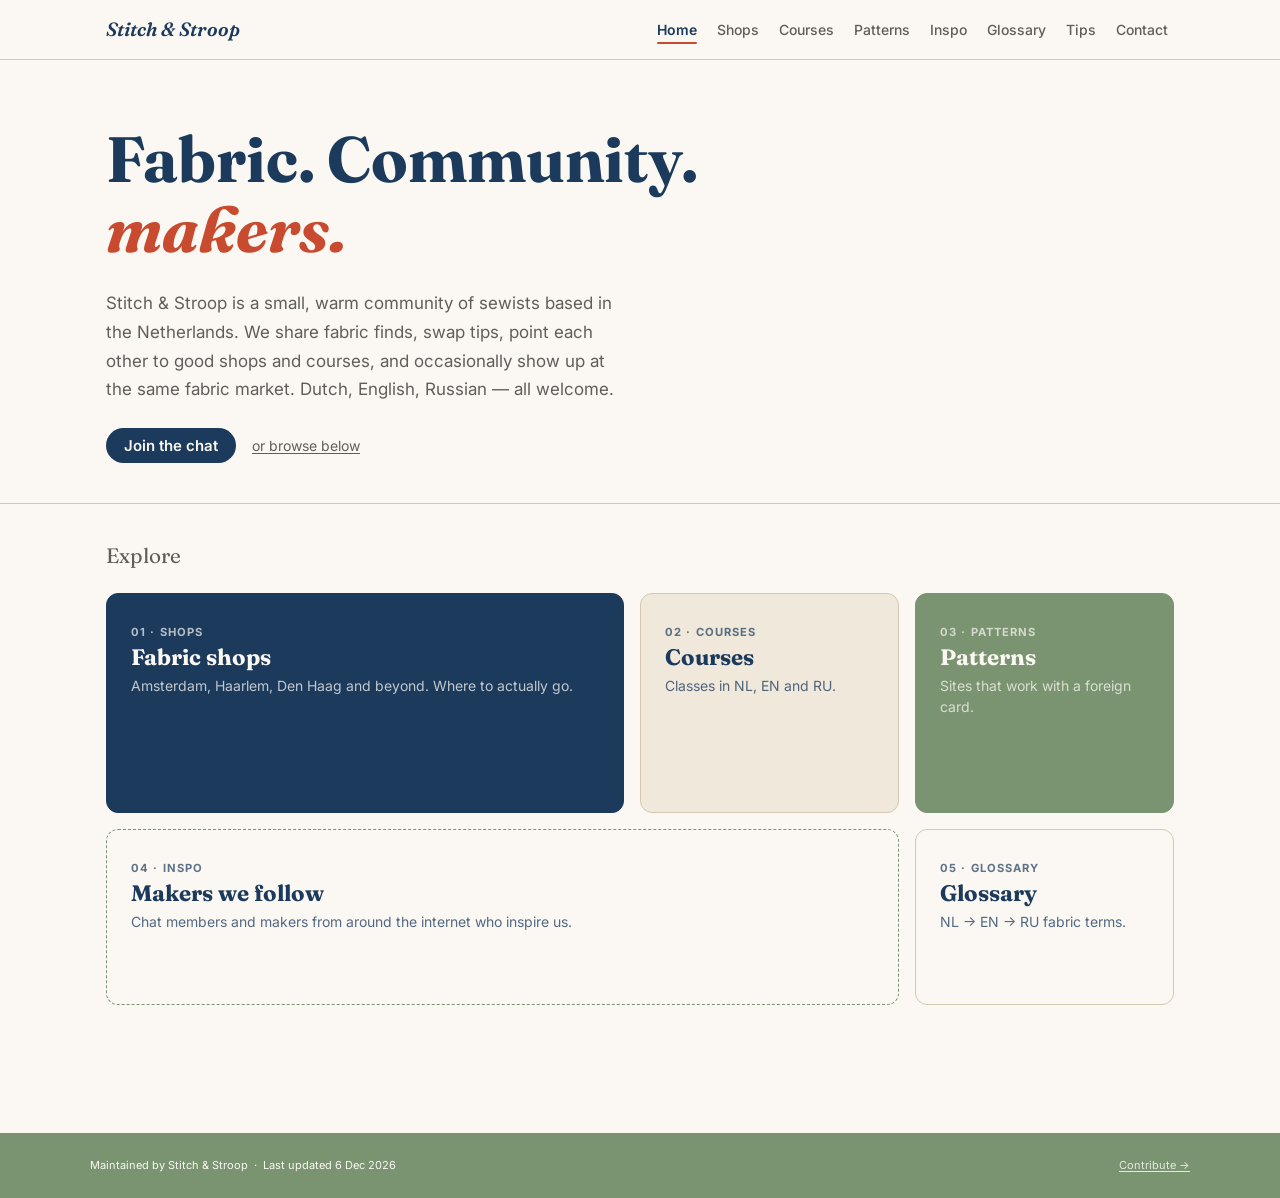
==== index.html @ 3e9cfc0e "Initial build: Stitch & Stroop static website Co-Authored-By: Claude Sonnet 4.6 <noreply@anthropic.c" ====
<!DOCTYPE html>
<html lang="en">
<head>
  <meta charset="UTF-8">
  <meta name="viewport" content="width=device-width, initial-scale=1.0">
  <title>Stitch &amp; Stroop — Netherlands Sewing Community</title>
  <meta name="description" content="A community for fabric lovers and sewists based in the Netherlands. Find shops, courses, patterns, and fellow makers.">
  <link rel="icon" type="image/svg+xml" href="assets/favicon.svg">
  <link rel="stylesheet" href="css/style.css">
</head>
<body>

  <!-- Nav injected by nav.js -->
  <div id="site-nav"></div>

  <main>

    <!-- Hero -->
    <section class="hero" aria-label="Welcome">
      <div class="container">
        <h1>Fabric. Community. <em>makers.</em></h1>
        <p class="hero-intro">
          Stitch &amp; Stroop is a small, warm community of sewists based in the Netherlands.
          We share fabric finds, swap tips, point each other to good shops and courses,
          and occasionally show up at the same fabric market.
          Dutch, English, Russian — all welcome.
        </p>
        <div class="hero-actions">
          <a href="#" class="btn btn-primary">Join the chat</a>
          <a href="#explore" class="link-small">or browse below</a>
        </div>
      </div>
    </section>

    <!-- Tile Grid -->
    <section class="tiles-section" id="explore" aria-label="Browse the community">
      <div class="container">
        <h2>Explore</h2>
        <div class="tile-grid" role="list">

          <a href="stores.html" class="tile tile--shops" role="listitem" aria-label="Fabric shops">
            <div>
              <span class="tile-eyebrow">01 &middot; Shops</span>
              <p class="tile-title">Fabric shops</p>
              <p class="tile-desc">Amsterdam, Haarlem, Den Haag and beyond. Where to actually go.</p>
            </div>
            <span class="tile-arrow" aria-hidden="true">&rarr;</span>
          </a>

          <a href="courses.html" class="tile tile--courses" role="listitem" aria-label="Sewing courses">
            <div>
              <span class="tile-eyebrow">02 &middot; Courses</span>
              <p class="tile-title">Courses</p>
              <p class="tile-desc">Classes in NL, EN and RU.</p>
            </div>
            <span class="tile-arrow" aria-hidden="true">&rarr;</span>
          </a>

          <a href="patterns.html" class="tile tile--patterns" role="listitem" aria-label="Pattern websites">
            <div>
              <span class="tile-eyebrow">03 &middot; Patterns</span>
              <p class="tile-title">Patterns</p>
              <p class="tile-desc">Sites that work with a foreign card.</p>
            </div>
            <span class="tile-arrow" aria-hidden="true">&rarr;</span>
          </a>

          <a href="inspiration.html" class="tile tile--inspo" role="listitem" aria-label="Makers we follow">
            <div>
              <span class="tile-eyebrow">04 &middot; Inspo</span>
              <p class="tile-title">Makers we follow</p>
              <p class="tile-desc">Chat members and makers from around the internet who inspire us.</p>
            </div>
            <span class="tile-arrow" aria-hidden="true">&rarr;</span>
          </a>

          <a href="glossary.html" class="tile tile--glossary" role="listitem" aria-label="Fabric glossary">
            <div>
              <span class="tile-eyebrow">05 &middot; Glossary</span>
              <p class="tile-title">Glossary</p>
              <p class="tile-desc">NL &rarr; EN &rarr; RU fabric terms.</p>
            </div>
            <span class="tile-arrow" aria-hidden="true">&rarr;</span>
          </a>

        </div>
      </div>
    </section>

  </main>

  <!-- Footer injected by nav.js -->
  <div id="site-footer"></div>

  <noscript>
    <div class="container">
      <div class="noscript-warning">
        This site uses JavaScript to load content. Please enable JavaScript to see shop listings, maps, courses, and more.
      </div>
    </div>
  </noscript>

  <script type="module" src="js/nav.js"></script>

</body>
</html>
---- css/style.css ----
/* ============================================================
   STITCH & STROOP — Main Stylesheet
   ============================================================ */

/* Google Fonts */
@import url('https://fonts.googleapis.com/css2?family=Fraunces:ital,opsz,wght@0,9..144,300;0,9..144,400;0,9..144,600;0,9..144,700;1,9..144,300;1,9..144,400;1,9..144,600;1,9..144,700&family=Inter:wght@400;500;600&display=swap');

/* ============================================================
   CSS CUSTOM PROPERTIES
   ============================================================ */
:root {
  --color-paper:       #FBF8F3;
  --color-ink:         #1B3A5C;
  --color-sage:        #7A9471;
  --color-linen:       #EFE8DB;
  --color-warm-border: #D4C9B0;
  --color-thread:      #C84B2F;
  --color-muted:       #5F5E5A;
  --color-soft-blue:   #B5D4F4;

  --font-serif:  'Fraunces', Georgia, serif;
  --font-sans:   'Inter', system-ui, sans-serif;

  --max-width:   1100px;
  --radius-card: 12px;
  --radius-pill: 999px;

  --space-xs:  4px;
  --space-sm:  8px;
  --space-md:  16px;
  --space-lg:  24px;
  --space-xl:  40px;
  --space-2xl: 64px;

  --nav-height: 60px;
}

/* ============================================================
   RESET & BASE
   ============================================================ */
*, *::before, *::after {
  box-sizing: border-box;
  margin: 0;
  padding: 0;
}

html {
  scroll-behavior: smooth;
  font-size: 16px;
}

body {
  background-color: var(--color-paper);
  color: var(--color-ink);
  font-family: var(--font-sans);
  font-size: 1rem;
  line-height: 1.6;
  min-height: 100vh;
  display: flex;
  flex-direction: column;
}

img {
  display: block;
  max-width: 100%;
  height: auto;
}

a {
  color: var(--color-ink);
  text-decoration: underline;
  text-underline-offset: 2px;
}

a:hover {
  color: var(--color-thread);
}

ul, ol {
  padding-left: 1.4em;
}

h1, h2, h3, h4, h5, h6 {
  font-family: var(--font-serif);
  font-weight: 600;
  line-height: 1.2;
  color: var(--color-ink);
}

p {
  margin-bottom: var(--space-md);
}

p:last-child {
  margin-bottom: 0;
}

/* ============================================================
   LAYOUT UTILITIES
   ============================================================ */
.container {
  width: 100%;
  max-width: var(--max-width);
  margin-inline: auto;
  padding-inline: var(--space-md);
}

.visually-hidden {
  position: absolute;
  width: 1px;
  height: 1px;
  overflow: hidden;
  clip: rect(0 0 0 0);
  white-space: nowrap;
}

.text-muted {
  color: var(--color-muted);
}

.text-sage {
  color: var(--color-sage);
}

.text-thread {
  color: var(--color-thread);
}

.text-serif {
  font-family: var(--font-serif);
}

.mt-sm  { margin-top: var(--space-sm); }
.mt-md  { margin-top: var(--space-md); }
.mt-lg  { margin-top: var(--space-lg); }
.mt-xl  { margin-top: var(--space-xl); }
.mb-sm  { margin-bottom: var(--space-sm); }
.mb-md  { margin-bottom: var(--space-md); }
.mb-lg  { margin-bottom: var(--space-lg); }

/* ============================================================
   NAVIGATION
   ============================================================ */
#site-nav {
  /* placeholder takes no space; nav is rendered inside */
}

.site-nav {
  background: var(--color-paper);
  border-bottom: 1.5px solid var(--color-warm-border);
  position: sticky;
  top: 0;
  z-index: 100;
  height: var(--nav-height);
}

.nav-inner {
  max-width: var(--max-width);
  margin-inline: auto;
  padding-inline: var(--space-md);
  height: 100%;
  display: flex;
  align-items: center;
  justify-content: space-between;
  gap: var(--space-md);
}

.nav-brand {
  font-family: var(--font-serif);
  font-style: italic;
  font-size: 1.2rem;
  font-weight: 600;
  color: var(--color-ink);
  text-decoration: none;
  white-space: nowrap;
  flex-shrink: 0;
}

.nav-brand:hover {
  color: var(--color-thread);
}

.nav-links {
  display: flex;
  align-items: center;
  gap: var(--space-sm);
  list-style: none;
  padding: 0;
  margin: 0;
}

.nav-links a {
  font-size: 0.875rem;
  font-weight: 500;
  color: var(--color-muted);
  text-decoration: none;
  padding: 4px 6px;
  border-radius: 4px;
  white-space: nowrap;
  transition: color 0.15s;
  position: relative;
}

.nav-links a:hover {
  color: var(--color-ink);
}

.nav-links a.active {
  color: var(--color-ink);
  font-weight: 600;
}

.nav-links a.active::after {
  content: '';
  position: absolute;
  bottom: -2px;
  left: 6px;
  right: 6px;
  height: 1.5px;
  background: var(--color-thread);
  border-radius: 999px;
}

/* Hamburger */
.nav-hamburger {
  display: none;
  background: none;
  border: none;
  cursor: pointer;
  padding: var(--space-sm);
  color: var(--color-ink);
  flex-direction: column;
  gap: 5px;
  align-items: center;
  justify-content: center;
}

.nav-hamburger span {
  display: block;
  width: 22px;
  height: 2px;
  background: var(--color-ink);
  border-radius: 2px;
  transition: transform 0.2s, opacity 0.2s;
}

.nav-hamburger[aria-expanded="true"] span:nth-child(1) {
  transform: translateY(7px) rotate(45deg);
}
.nav-hamburger[aria-expanded="true"] span:nth-child(2) {
  opacity: 0;
}
.nav-hamburger[aria-expanded="true"] span:nth-child(3) {
  transform: translateY(-7px) rotate(-45deg);
}

/* Mobile nav */
.nav-mobile-menu {
  display: none;
  position: absolute;
  top: var(--nav-height);
  left: 0;
  right: 0;
  background: var(--color-paper);
  border-bottom: 1.5px solid var(--color-warm-border);
  padding: var(--space-md);
  z-index: 99;
}

.nav-mobile-menu.open {
  display: block;
}

.nav-mobile-menu ul {
  list-style: none;
  padding: 0;
  margin: 0;
  display: flex;
  flex-direction: column;
  gap: var(--space-xs);
}

.nav-mobile-menu a {
  display: block;
  padding: 10px var(--space-sm);
  font-size: 0.9375rem;
  font-weight: 500;
  color: var(--color-muted);
  text-decoration: none;
  border-radius: 6px;
}

.nav-mobile-menu a:hover,
.nav-mobile-menu a.active {
  color: var(--color-ink);
  background: var(--color-linen);
}

.nav-mobile-menu a.active {
  font-weight: 600;
}

/* ============================================================
   FOOTER
   ============================================================ */
#site-footer {
  /* placeholder */
}

.site-footer {
  background: var(--color-sage);
  color: var(--color-paper);
  margin-top: var(--space-2xl);
  padding: var(--space-lg) var(--space-md);
  font-size: 11px;
  line-height: 1.6;
}

.site-footer .footer-inner {
  max-width: var(--max-width);
  margin-inline: auto;
  display: flex;
  flex-wrap: wrap;
  align-items: center;
  justify-content: space-between;
  gap: var(--space-sm);
}

.site-footer a {
  color: var(--color-paper);
  opacity: 0.85;
  text-decoration: underline;
  text-underline-offset: 2px;
}

.site-footer a:hover {
  opacity: 1;
  color: var(--color-paper);
}

/* ============================================================
   PAGE HEADER
   ============================================================ */
.page-header {
  padding: var(--space-xl) 0 var(--space-lg);
  border-bottom: 1.5px solid var(--color-warm-border);
  margin-bottom: var(--space-xl);
}

.page-header .eyebrow {
  margin-bottom: var(--space-sm);
}

.page-header h1 {
  font-size: clamp(1.8rem, 4vw, 2.6rem);
  margin-bottom: var(--space-sm);
}

.page-header .subtitle {
  font-family: var(--font-serif);
  font-style: italic;
  color: var(--color-muted);
  font-size: 1.05rem;
}

/* ============================================================
   EYEBROW LABEL
   ============================================================ */
.eyebrow {
  display: block;
  font-size: 0.75rem;
  font-weight: 600;
  letter-spacing: 0.08em;
  text-transform: uppercase;
  color: var(--color-muted);
}

/* ============================================================
   CARDS
   ============================================================ */
.card {
  background: var(--color-linen);
  border-radius: var(--radius-card);
  border: 1.5px solid var(--color-warm-border);
  padding: var(--space-lg);
  position: relative;
}

.card-grid {
  display: grid;
  grid-template-columns: 1fr;
  gap: var(--space-lg);
}

.card-name {
  font-family: var(--font-serif);
  font-size: 1.2rem;
  font-weight: 600;
  margin-bottom: var(--space-xs);
}

.card-city {
  font-size: 0.8125rem;
  font-weight: 600;
  color: var(--color-muted);
  text-transform: uppercase;
  letter-spacing: 0.05em;
  margin-bottom: var(--space-sm);
}

.card-description {
  font-size: 0.9375rem;
  color: var(--color-muted);
  margin-bottom: var(--space-md);
}

.card-links {
  display: flex;
  flex-wrap: wrap;
  gap: var(--space-sm);
  align-items: center;
}

/* Before You Go box */
.before-you-go {
  background: var(--color-linen);
  border: 0.5px solid var(--color-warm-border);
  border-radius: 6px;
  padding: var(--space-sm) var(--space-md);
  margin-bottom: var(--space-md);
  font-size: 0.875rem;
  color: var(--color-muted);
}

.before-you-go strong {
  display: block;
  font-size: 0.6875rem;
  font-weight: 600;
  letter-spacing: 0.12em;
  text-transform: uppercase;
  color: var(--color-sage);
  margin-bottom: 4px;
}

/* PICK badge */
.badge-pick {
  position: absolute;
  top: var(--space-md);
  left: var(--space-md);
  background: var(--color-thread);
  color: #fff;
  font-size: 0.6875rem;
  font-weight: 700;
  letter-spacing: 0.08em;
  text-transform: uppercase;
  padding: 3px 8px;
  border-radius: var(--radius-pill);
}

/* Badge row */
.badge-row {
  display: flex;
  flex-wrap: wrap;
  gap: var(--space-xs);
  margin-bottom: var(--space-sm);
}

.badge {
  display: inline-flex;
  align-items: center;
  font-size: 0.75rem;
  font-weight: 600;
  letter-spacing: 0.04em;
  padding: 2px 8px;
  border-radius: var(--radius-pill);
  background: var(--color-paper);
  border: 1.5px solid var(--color-warm-border);
  color: var(--color-muted);
}

.badge-lang {
  border-color: var(--color-soft-blue);
  color: var(--color-ink);
  background: #e8f2fc;
}

.badge-card-friendly {
  border-color: var(--color-sage);
  color: var(--color-sage);
  background: #eef4ec;
}

.badge-platform {
  border-color: var(--color-warm-border);
  background: var(--color-paper);
}

/* ============================================================
   PILL BUTTONS
   ============================================================ */
.btn {
  display: inline-flex;
  align-items: center;
  gap: 6px;
  padding: 10px 18px;
  border-radius: var(--radius-pill);
  font-family: var(--font-sans);
  font-size: 0.9375rem;
  font-weight: 600;
  text-decoration: none;
  cursor: pointer;
  border: none;
  transition: background 0.15s, color 0.15s, opacity 0.15s;
  line-height: 1;
}

.btn-primary {
  background: var(--color-ink);
  color: var(--color-paper);
}

.btn-primary:hover {
  background: var(--color-thread);
  color: var(--color-paper);
}

.btn-secondary {
  background: transparent;
  color: var(--color-ink);
  border: 1.5px solid var(--color-ink);
}

.btn-secondary:hover {
  background: var(--color-ink);
  color: var(--color-paper);
}

.btn-outline {
  background: transparent;
  color: var(--color-muted);
  border: 1.5px solid var(--color-warm-border);
  font-size: 0.875rem;
  padding: 7px 14px;
}

.btn-outline:hover {
  border-color: var(--color-ink);
  color: var(--color-ink);
}

.btn-sm {
  font-size: 0.8125rem;
  padding: 6px 14px;
}

/* ============================================================
   FILTER CHIPS
   ============================================================ */
.filter-chips {
  display: flex;
  flex-wrap: wrap;
  gap: var(--space-sm);
  margin-bottom: var(--space-lg);
}

.filter-label {
  font-size: 0.75rem;
  font-weight: 600;
  color: var(--color-muted);
  text-transform: uppercase;
  letter-spacing: 0.06em;
  display: flex;
  align-items: center;
  margin-right: var(--space-xs);
  white-space: nowrap;
}

.chip {
  display: inline-flex;
  align-items: center;
  padding: 5px 12px;
  border-radius: var(--radius-pill);
  font-size: 0.8125rem;
  font-weight: 500;
  cursor: pointer;
  background: var(--color-paper);
  border: 1.5px solid var(--color-warm-border);
  color: var(--color-muted);
  transition: background 0.15s, border-color 0.15s, color 0.15s;
  user-select: none;
  line-height: 1;
}

.chip:hover {
  border-color: var(--color-ink);
  color: var(--color-ink);
}

.chip.active {
  background: var(--color-ink);
  border-color: var(--color-ink);
  color: var(--color-paper);
}

/* ============================================================
   MAP
   ============================================================ */
#map {
  height: 300px;
  width: 100%;
  border-radius: var(--radius-card);
  border: 1.5px solid var(--color-warm-border);
  margin-bottom: var(--space-lg);
  overflow: hidden;
  z-index: 1;
}

/* ============================================================
   FORMS
   ============================================================ */
.form-section {
  max-width: 680px;
}

.form-group {
  margin-bottom: var(--space-lg);
}

label {
  display: block;
  font-size: 0.875rem;
  font-weight: 600;
  color: var(--color-ink);
  margin-bottom: var(--space-xs);
}

input[type="text"],
input[type="email"],
input[type="url"],
select,
textarea {
  width: 100%;
  padding: 10px var(--space-md);
  font-family: var(--font-sans);
  font-size: 0.9375rem;
  color: var(--color-ink);
  background: var(--color-paper);
  border: 1.5px solid var(--color-warm-border);
  border-radius: 8px;
  appearance: none;
  -webkit-appearance: none;
  transition: border-color 0.15s;
  line-height: 1.5;
}

select {
  background-image: url("data:image/svg+xml,%3Csvg xmlns='http://www.w3.org/2000/svg' width='12' height='8' viewBox='0 0 12 8'%3E%3Cpath d='M1 1l5 5 5-5' stroke='%235F5E5A' stroke-width='1.5' fill='none' stroke-linecap='round' stroke-linejoin='round'/%3E%3C/svg%3E");
  background-repeat: no-repeat;
  background-position: right 14px center;
  padding-right: 36px;
  cursor: pointer;
}

textarea {
  min-height: 120px;
  resize: vertical;
}

input:focus,
select:focus,
textarea:focus {
  outline: none;
  border-color: var(--color-ink);
}

input::placeholder,
textarea::placeholder {
  color: var(--color-warm-border);
}

fieldset {
  border: none;
  padding: 0;
  margin: 0;
}

fieldset[hidden] {
  display: none;
}

.form-hint {
  display: block;
  font-size: 0.8125rem;
  color: var(--color-muted);
  margin-top: 4px;
}

.form-error {
  font-size: 0.8125rem;
  color: var(--color-thread);
  margin-top: 4px;
}

.thank-you {
  display: none;
  background: var(--color-linen);
  border: 1.5px solid var(--color-warm-border);
  border-radius: var(--radius-card);
  padding: var(--space-xl);
  text-align: center;
}

.thank-you.visible {
  display: block;
}

.thank-you h2 {
  font-size: 1.5rem;
  margin-bottom: var(--space-sm);
}

.thank-you p {
  color: var(--color-muted);
}

/* ============================================================
   GLOSSARY ROWS
   ============================================================ */
.glossary-list {
  border-top: 1.5px solid var(--color-warm-border);
}

.glossary-row {
  display: grid;
  grid-template-columns: 200px 1fr;
  gap: var(--space-md);
  padding: var(--space-md) 0;
  border-bottom: 1px solid var(--color-warm-border);
  align-items: start;
}

.glossary-nl {
  font-family: var(--font-serif);
  font-size: 1.2rem;
  font-weight: 600;
  color: var(--color-ink);
}

.glossary-lang-tag {
  display: inline-block;
  font-size: 0.6875rem;
  font-weight: 700;
  letter-spacing: 0.06em;
  text-transform: uppercase;
  color: var(--color-thread);
  border: 1px solid var(--color-thread);
  border-radius: 4px;
  padding: 1px 5px;
  margin-left: var(--space-xs);
  vertical-align: middle;
}

.glossary-translations {
  display: flex;
  flex-direction: column;
  gap: 4px;
}

.glossary-en,
.glossary-ru {
  font-size: 0.9375rem;
  color: var(--color-ink);
}

.glossary-prefix {
  font-family: var(--font-serif);
  font-style: italic;
  color: var(--color-sage);
  margin-right: 4px;
}

.glossary-note {
  font-size: 0.8125rem;
  color: var(--color-muted);
  margin-top: 4px;
}

.glossary-separator {
  grid-column: 1 / -1;
  background: var(--color-linen);
  border-bottom: 1px solid var(--color-warm-border);
  padding: var(--space-sm) 0;
  font-size: 0.75rem;
  font-weight: 700;
  text-transform: uppercase;
  letter-spacing: 0.1em;
  color: var(--color-muted);
  margin-top: var(--space-md);
}

/* ============================================================
   FAQ — DETAILS / SUMMARY
   ============================================================ */
.faq-list {
  display: flex;
  flex-direction: column;
  gap: 2px;
  border-top: 1.5px solid var(--color-warm-border);
}

details.faq-item {
  border-bottom: 1px solid var(--color-warm-border);
}

details.faq-item summary {
  padding: var(--space-md) 0;
  font-weight: 600;
  font-size: 0.9375rem;
  cursor: pointer;
  list-style: none;
  display: flex;
  justify-content: space-between;
  align-items: center;
  gap: var(--space-md);
  color: var(--color-ink);
}

details.faq-item summary::-webkit-details-marker {
  display: none;
}

details.faq-item summary::after {
  content: '+';
  font-size: 1.2rem;
  font-weight: 300;
  color: var(--color-muted);
  flex-shrink: 0;
  transition: transform 0.2s;
}

details.faq-item[open] summary::after {
  transform: rotate(45deg);
}

.faq-body {
  padding-bottom: var(--space-md);
  font-size: 0.9375rem;
  color: var(--color-muted);
  line-height: 1.7;
}

.faq-body p:not(:last-child) {
  margin-bottom: var(--space-sm);
}

/* ============================================================
   HERO (HOMEPAGE)
   ============================================================ */
.hero {
  padding: var(--space-2xl) 0 var(--space-xl);
  border-bottom: 1.5px solid var(--color-warm-border);
}

.hero h1 {
  font-size: clamp(2.4rem, 6vw, 4rem);
  font-weight: 700;
  line-height: 1.1;
  margin-bottom: var(--space-lg);
  max-width: 700px;
}

.hero h1 em {
  font-style: italic;
  color: var(--color-thread);
}

.hero-intro {
  font-size: 1.0625rem;
  color: var(--color-muted);
  max-width: 520px;
  margin-bottom: var(--space-lg);
  line-height: 1.7;
}

.hero-actions {
  display: flex;
  align-items: center;
  gap: var(--space-md);
  flex-wrap: wrap;
}

.hero-actions .link-small {
  font-size: 0.875rem;
  color: var(--color-muted);
  text-decoration: underline;
  text-underline-offset: 2px;
}

.hero-actions .link-small:hover {
  color: var(--color-ink);
}

/* This week card */
.this-week-section {
  padding: var(--space-xl) 0;
  border-bottom: 1.5px solid var(--color-warm-border);
}

.this-week-card {
  background: var(--color-linen);
  border-radius: var(--radius-card);
  border: 1.5px solid var(--color-warm-border);
  padding: var(--space-lg);
  max-width: 580px;
}

.this-week-card .eyebrow {
  margin-bottom: var(--space-sm);
}

.this-week-card h3 {
  font-size: 1.1rem;
  margin-bottom: var(--space-xs);
}

.this-week-card p {
  font-size: 0.9375rem;
  color: var(--color-muted);
  margin-bottom: var(--space-xs);
}

.this-week-date {
  font-size: 0.8125rem;
  color: var(--color-sage);
}

/* ============================================================
   TILE GRID (HOMEPAGE)
   ============================================================ */
.tiles-section {
  padding: var(--space-xl) 0 var(--space-2xl);
}

.tiles-section h2 {
  font-size: 1.3rem;
  margin-bottom: var(--space-lg);
  color: var(--color-muted);
  font-weight: 400;
}

.tile-grid {
  display: grid;
  grid-template-columns: 1fr;
  gap: var(--space-md);
}

.tile {
  display: flex;
  flex-direction: column;
  justify-content: space-between;
  padding: var(--space-lg);
  border-radius: var(--radius-card);
  border: 1.5px solid transparent;
  text-decoration: none;
  transition: transform 0.15s, border-color 0.15s;
  min-height: 160px;
  position: relative;
  overflow: hidden;
}

.tile:hover {
  transform: translateY(-2px);
  text-decoration: none;
}

.tile-arrow {
  font-size: 1.25rem;
  opacity: 0;
  transform: translateX(-4px);
  transition: opacity 0.15s, transform 0.15s;
  align-self: flex-end;
  margin-top: var(--space-md);
}

.tile:hover .tile-arrow {
  opacity: 1;
  transform: translateX(0);
}

.tile-eyebrow {
  font-size: 0.7rem;
  font-weight: 700;
  letter-spacing: 0.1em;
  text-transform: uppercase;
  margin-bottom: var(--space-sm);
  opacity: 0.7;
}

.tile-title {
  font-family: var(--font-serif);
  font-size: 1.4rem;
  font-weight: 700;
  line-height: 1.2;
  margin-bottom: var(--space-xs);
}

.tile-desc {
  font-size: 0.875rem;
  opacity: 0.75;
  line-height: 1.5;
}

/* Tile variants */
.tile--shops {
  background: var(--color-ink);
  color: var(--color-paper);
  border-color: var(--color-ink);
}

.tile--shops:hover {
  border-color: var(--color-ink);
}

.tile--courses {
  background: var(--color-linen);
  color: var(--color-ink);
  border-color: var(--color-warm-border);
}

.tile--courses:hover {
  border-color: var(--color-ink);
}

.tile--patterns {
  background: var(--color-sage);
  color: var(--color-paper);
  border-color: var(--color-sage);
}

.tile--patterns:hover {
  border-color: var(--color-sage);
}

.tile--inspo {
  background: var(--color-paper);
  color: var(--color-ink);
  border: 1.5px dashed var(--color-sage);
}

.tile--inspo:hover {
  border-color: var(--color-ink);
}

.tile--glossary {
  background: var(--color-paper);
  color: var(--color-ink);
  border-color: var(--color-warm-border);
}

.tile--glossary:hover {
  border-color: var(--color-ink);
}

/* ============================================================
   PROSE (FAQ PAGE)
   ============================================================ */
.prose {
  max-width: 680px;
  margin-inline: auto;
}

.prose h2 {
  font-size: 1.4rem;
  margin-top: var(--space-xl);
  margin-bottom: var(--space-md);
  padding-top: var(--space-xl);
  border-top: 1.5px solid var(--color-warm-border);
}

.prose h2:first-of-type {
  margin-top: 0;
  border-top: none;
  padding-top: 0;
}

.prose p {
  font-size: 0.9375rem;
  color: var(--color-muted);
  line-height: 1.75;
  margin-bottom: var(--space-md);
}

.prose ul,
.prose ol {
  font-size: 0.9375rem;
  color: var(--color-muted);
  line-height: 1.75;
  margin-bottom: var(--space-md);
}

.prose li {
  margin-bottom: var(--space-xs);
}

.prose a {
  color: var(--color-ink);
}

.prose code {
  font-family: 'Courier New', monospace;
  background: var(--color-linen);
  border: 1px solid var(--color-warm-border);
  border-radius: 4px;
  padding: 1px 5px;
  font-size: 0.875em;
}

.prose .label-example {
  background: var(--color-linen);
  border: 1.5px solid var(--color-warm-border);
  border-radius: 8px;
  padding: var(--space-md) var(--space-lg);
  font-family: var(--font-serif);
  font-size: 1rem;
  margin: var(--space-md) 0;
  display: block;
}

/* ============================================================
   NOSCRIPT
   ============================================================ */
.noscript-warning {
  background: var(--color-linen);
  border: 1.5px solid var(--color-warm-border);
  border-radius: var(--radius-card);
  padding: var(--space-lg);
  margin: var(--space-xl) 0;
  font-size: 0.9375rem;
  color: var(--color-muted);
  text-align: center;
}

/* ============================================================
   ERROR STATE
   ============================================================ */
.error-message {
  color: var(--color-sage);
  font-size: 0.9375rem;
  padding: var(--space-lg) 0;
}

/* ============================================================
   404 PAGE
   ============================================================ */
.page-404 {
  display: flex;
  flex-direction: column;
  align-items: flex-start;
  justify-content: center;
  padding: var(--space-2xl) 0;
  min-height: 60vh;
}

.page-404 h1 {
  font-size: clamp(2rem, 6vw, 3.5rem);
  margin-bottom: var(--space-lg);
}

.page-404 p {
  font-size: 1.0625rem;
  color: var(--color-muted);
  max-width: 440px;
  margin-bottom: var(--space-xl);
}

/* ============================================================
   INSPIRATION
   ============================================================ */
.inspo-section-title {
  font-size: 1rem;
  font-weight: 600;
  text-transform: uppercase;
  letter-spacing: 0.08em;
  color: var(--color-muted);
  margin-bottom: var(--space-lg);
  padding-bottom: var(--space-sm);
  border-bottom: 1.5px solid var(--color-warm-border);
}

.card-handle {
  font-size: 0.875rem;
  color: var(--color-muted);
  margin-bottom: var(--space-sm);
}

.card-image {
  width: 100%;
  aspect-ratio: 4/3;
  object-fit: cover;
  border-radius: 8px;
  margin-bottom: var(--space-md);
}

/* ============================================================
   SCHEDULE LINE
   ============================================================ */
.schedule-line {
  display: flex;
  align-items: center;
  gap: 6px;
  font-size: 0.875rem;
  color: var(--color-muted);
  margin-bottom: var(--space-sm);
}

.schedule-line::before {
  content: '◷';
  font-size: 0.8rem;
  color: var(--color-sage);
}

/* ============================================================
   RESPONSIVE STYLES
   ============================================================ */
@media (min-width: 768px) {

  /* Nav */
  .nav-hamburger {
    display: none !important;
  }

  .nav-links {
    display: flex !important;
  }

  /* Tile grid — asymmetric 3-col then 2-col */
  .tile-grid {
    grid-template-columns: 2fr 1fr 1fr;
    grid-template-rows: auto auto;
    gap: var(--space-md);
  }

  .tile:nth-child(1) {
    grid-row: 1;
    grid-column: 1;
    min-height: 220px;
  }

  .tile:nth-child(2) {
    grid-row: 1;
    grid-column: 2;
  }

  .tile:nth-child(3) {
    grid-row: 1;
    grid-column: 3;
  }

  .tile:nth-child(4) {
    grid-row: 2;
    grid-column: 1 / 3;
  }

  .tile:nth-child(5) {
    grid-row: 2;
    grid-column: 3;
  }

  /* Card grid — 2 columns */
  .card-grid {
    grid-template-columns: repeat(2, 1fr);
  }

  /* Glossary rows */
  .glossary-row {
    grid-template-columns: 220px 1fr;
  }

}

@media (max-width: 767px) {

  /* Nav — show hamburger, hide links */
  .nav-hamburger {
    display: flex;
  }

  .nav-links {
    display: none;
  }

  .site-nav {
    position: sticky;
    top: 0;
  }

  /* Glossary rows stack */
  .glossary-row {
    grid-template-columns: 1fr;
    gap: var(--space-xs);
  }

  /* Hero */
  .hero {
    padding: var(--space-xl) 0 var(--space-lg);
  }

  /* Page header */
  .page-header {
    padding: var(--space-lg) 0;
  }

  /* Footer stack */
  .site-footer .footer-inner {
    flex-direction: column;
    align-items: flex-start;
    gap: 4px;
  }

}
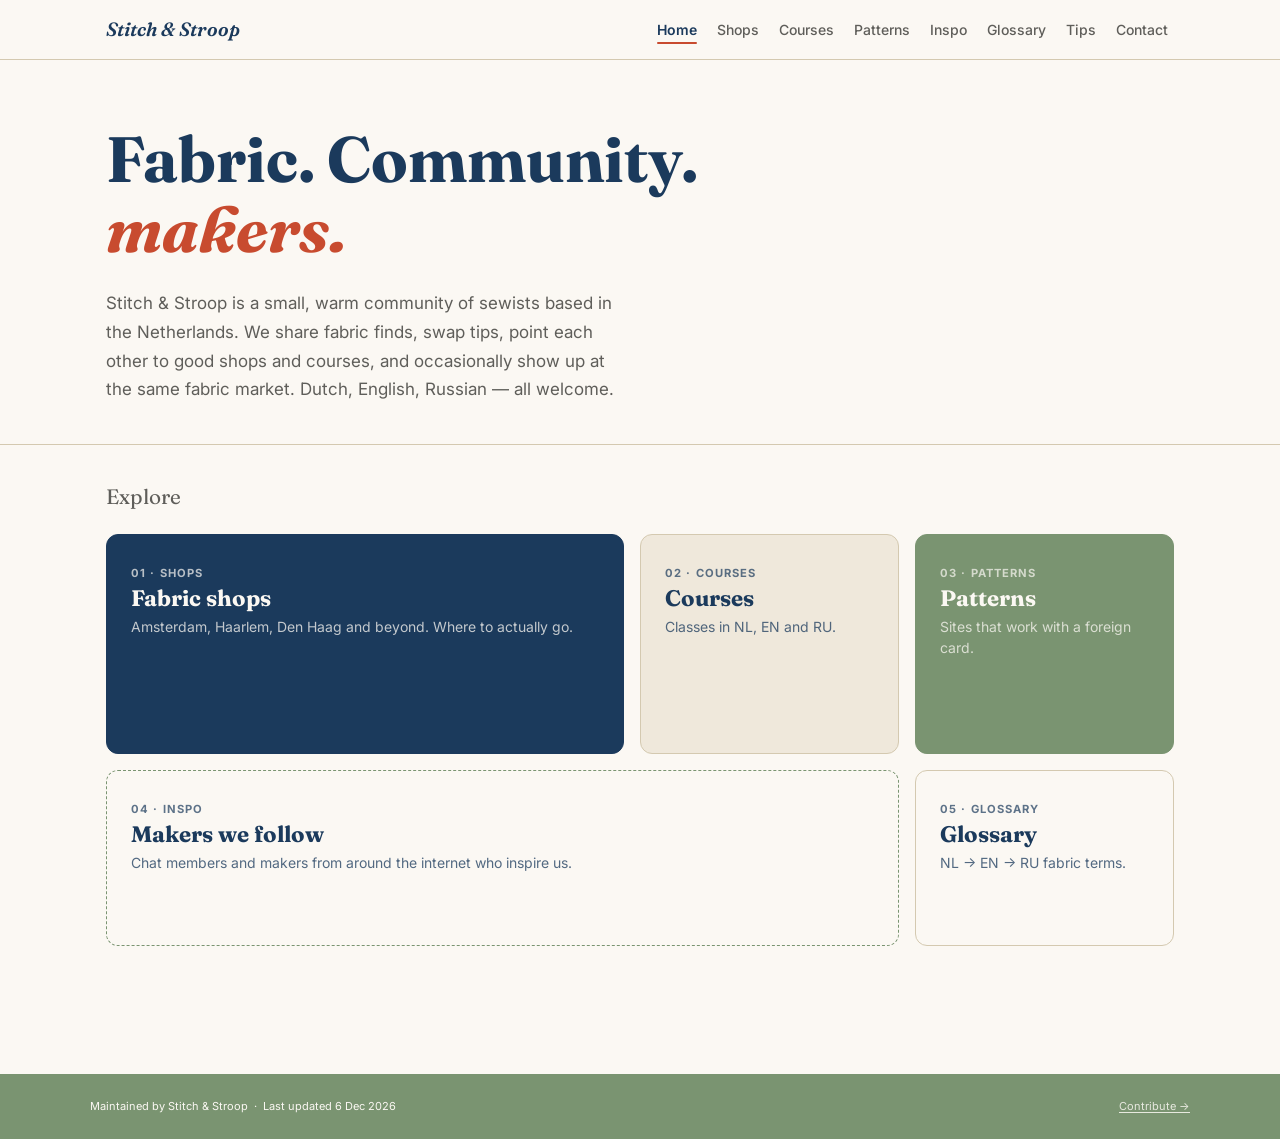
==== commit fadebeca: "Add 11 new shops; PICK badge to top-right; remove hero buttons Co-Authored-By: Claude Sonnet 4.6 <no" ====
--- a/index.html
+++ b/index.html
@@ -25,10 +25,6 @@
           and occasionally show up at the same fabric market.
           Dutch, English, Russian — all welcome.
         </p>
-        <div class="hero-actions">
-          <a href="#" class="btn btn-primary">Join the chat</a>
-          <a href="#explore" class="link-small">or browse below</a>
-        </div>
       </div>
     </section>
 
--- a/css/style.css
+++ b/css/style.css
@@ -446,7 +446,7 @@
 .badge-pick {
   position: absolute;
   top: var(--space-md);
-  left: var(--space-md);
+  right: var(--space-md);
   background: var(--color-thread);
   color: #fff;
   font-size: 0.6875rem;
